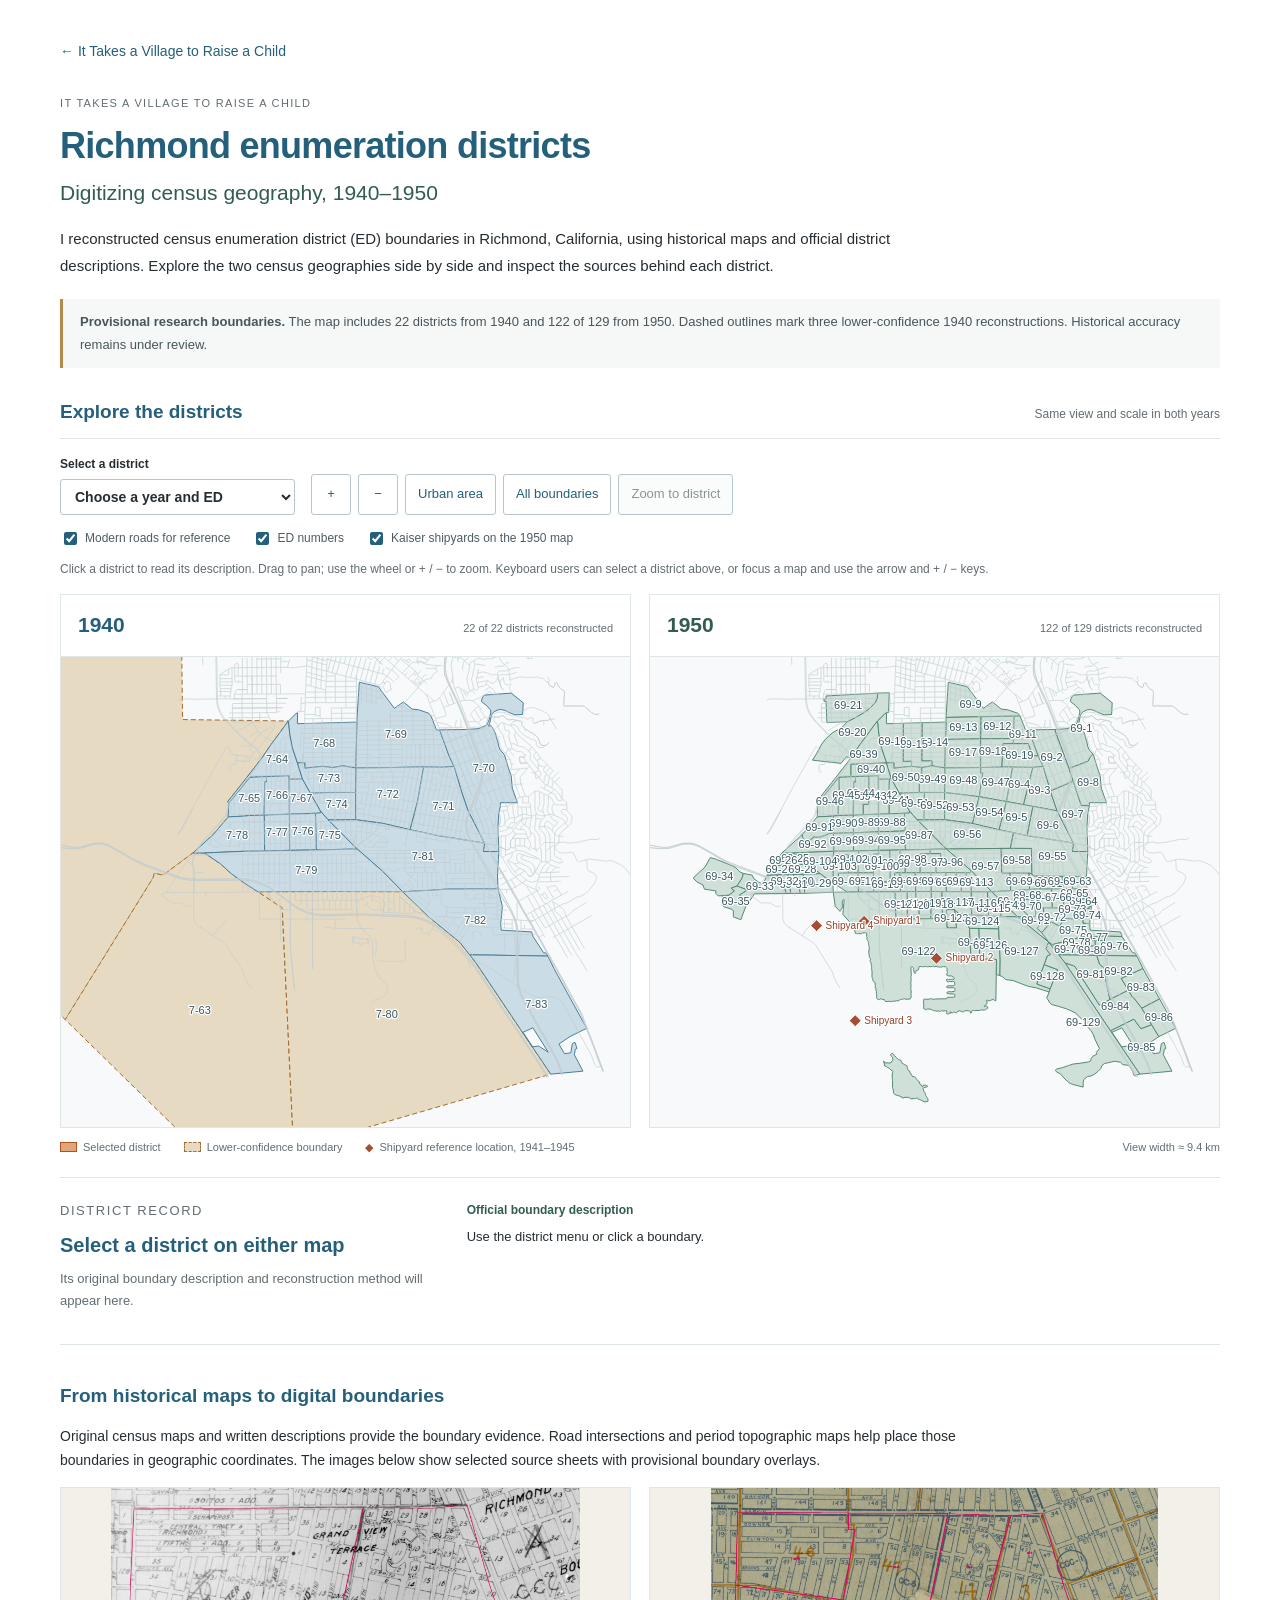
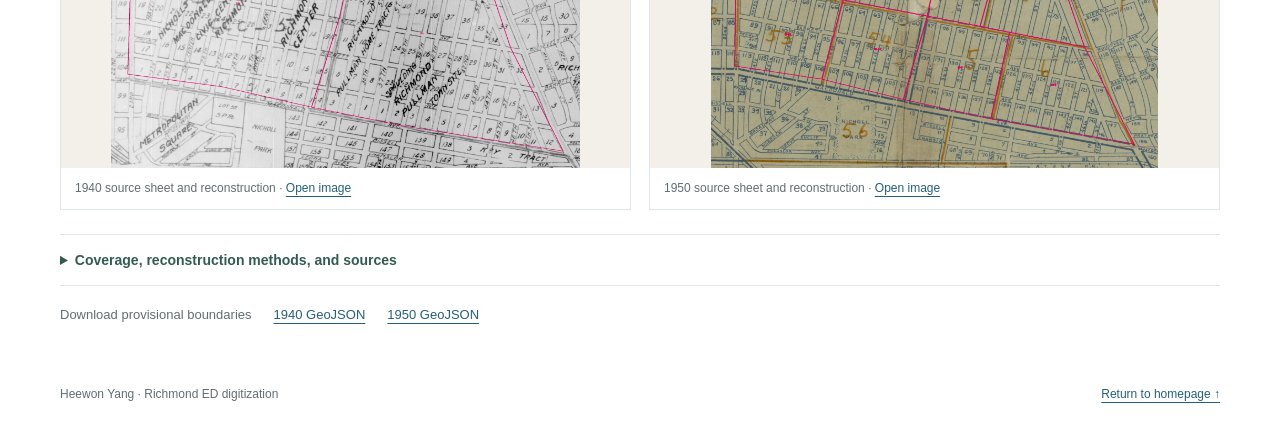
==== research/richmond/index.html @ 54b87474 "Add Richmond ED maps under village project" ====
<!doctype html>
<html lang="en">
<head>
  <meta charset="utf-8">
  <meta name="viewport" content="width=device-width, initial-scale=1">
  <meta name="description" content="Explore Heewon Yang's provisional reconstruction of Richmond, California census enumeration districts in 1940 and 1950, with historical sources and downloadable boundaries.">
  <title>Richmond ED Digitization | Heewon Yang</title>
  <link rel="canonical" href="https://esczzang.github.io/research/richmond/">
  <link rel="icon" href="../../assets/favicon.svg" type="image/svg+xml">
  <link rel="stylesheet" href="map.css">
</head>
<body>
  <a class="skip-link" href="#explore">Skip to maps</a>
  <header class="page-header">
    <a class="back-link" href="../../#village-title">← It Takes a Village to Raise a Child</a>
    <p class="eyebrow">It Takes a Village to Raise a Child</p>
    <h1>Richmond enumeration districts</h1>
    <p class="subtitle">Digitizing census geography, 1940–1950</p>
    <p class="intro">I reconstructed census enumeration district (ED) boundaries in Richmond, California, using historical maps and official district descriptions. Explore the two census geographies side by side and inspect the sources behind each district.</p>
    <p class="status-note"><strong>Provisional research boundaries.</strong> The map includes 22 districts from 1940 and 122 of 129 from 1950. Dashed outlines mark three lower-confidence 1940 reconstructions. Historical accuracy remains under review.</p>
  </header>

  <main>
    <section id="explore" aria-labelledby="explore-heading">
      <div class="section-heading"><h2 id="explore-heading">Explore the districts</h2><span>Same view and scale in both years</span></div>
      <div class="toolbar">
        <label class="district-picker">Select a district <select id="district"><option value="">Choose a year and ED</option></select></label>
        <div class="button-group" aria-label="Map navigation">
          <button id="zoom-in" type="button" aria-label="Zoom in on both maps">+</button>
          <button id="zoom-out" type="button" aria-label="Zoom out on both maps">−</button>
          <button id="urban-view" type="button">Urban area</button>
          <button id="full-view" type="button">All boundaries</button>
          <button id="focus-selected" type="button" disabled>Zoom to district</button>
        </div>
      </div>
      <div class="layer-options">
        <label><input type="checkbox" id="roads" checked> Modern roads for reference</label>
        <label><input type="checkbox" id="labels" checked> ED numbers</label>
        <label><input type="checkbox" id="shipyards" checked> Kaiser shipyards on the 1950 map</label>
      </div>
      <p class="map-help">Click a district to read its description. Drag to pan; use the wheel or + / − to zoom. Keyboard users can select a district above, or focus a map and use the arrow and + / − keys.</p>
      <div class="map-pair">
        <section class="map-panel year-1940" aria-labelledby="year-1940">
          <div class="panel-heading"><h3 id="year-1940">1940</h3><span>22 of 22 districts reconstructed</span></div>
          <svg id="map-1940" class="map" role="group" aria-label="Interactive map of Richmond enumeration districts in 1940" tabindex="0"></svg>
        </section>
        <section class="map-panel year-1950" aria-labelledby="year-1950">
          <div class="panel-heading"><h3 id="year-1950">1950</h3><span>122 of 129 districts reconstructed</span></div>
          <svg id="map-1950" class="map" role="group" aria-label="Interactive map of Richmond enumeration districts in 1950" tabindex="0"></svg>
        </section>
      </div>
      <div class="map-legend"><span><i class="key selected-key"></i> Selected district</span><span><i class="key uncertain-key"></i> Lower-confidence boundary</span><span><i class="yard-key">◆</i> Shipyard reference location, 1941–1945</span><span id="scale-note"></span></div>
      <noscript><p>Enable JavaScript to explore the maps. The source images and GeoJSON downloads below remain available.</p></noscript>
      <section class="district-detail" aria-labelledby="selection-title" aria-live="polite">
        <div><p class="eyebrow">District record</p><h3 id="selection-title">Select a district on either map</h3><p id="selection-status">Its original boundary description and reconstruction method will appear here.</p></div>
        <div><h4>Official boundary description</h4><p id="selection-description">Use the district menu or click a boundary.</p><div id="source-links" class="links"></div><h4 id="method-heading" hidden>Reconstruction method</h4><p id="selection-method"></p></div>
      </section>
    </section>

    <section class="sources" aria-labelledby="sources-heading">
      <h2 id="sources-heading">From historical maps to digital boundaries</h2>
      <p>Original census maps and written descriptions provide the boundary evidence. Road intersections and period topographic maps help place those boundaries in geographic coordinates. The images below show selected source sheets with provisional boundary overlays.</p>
      <div class="source-pair">
        <figure><a href="source_overlay_1940.jpg" target="_blank" rel="noopener"><img src="source_overlay_1940.jpg" alt="Historical 1940 Richmond census map with reconstructed boundaries overlaid" loading="lazy"></a><figcaption>1940 source sheet and reconstruction · <a href="source_overlay_1940.jpg" target="_blank" rel="noopener">Open image</a></figcaption></figure>
        <figure><a href="source_overlay_1950.jpg" target="_blank" rel="noopener"><img src="source_overlay_1950.jpg" alt="Historical 1950 Richmond census map with traced boundaries overlaid" loading="lazy"></a><figcaption>1950 source sheet and reconstruction · <a href="source_overlay_1950.jpg" target="_blank" rel="noopener">Open image</a></figcaption></figure>
      </div>
      <details class="methods"><summary>Coverage, reconstruction methods, and sources</summary>
        <p><strong>1940.</strong> Nineteen districts were reconstructed from shared street boundaries using the 1950 geometry and an assumption of unchanged streets, checked against 1940 descriptions. EDs 7-62, 7-63, and 7-80 are separate lower-confidence reconstructions that include coastal or offshore areas. Matching boundaries across years are not independent evidence of historical accuracy.</p>
        <p><strong>1950.</strong> Most boundaries were traced from census map sheets and georeferenced by map zone. EDs 69-122 and 69-129 use period USGS coastal references. EDs 69-10, 69-22, 69-23, 69-24, and 69-36 have no published boundary here; EDs 69-37 and 69-38 remain outside the validated georeferencing domain and are also omitted.</p>
        <p><strong>Interpretation.</strong> These are provisional district boundaries, not household locations or independently validated official GIS files. Modern roads are geographic references, not a reconstruction of the historical street network. Shipyard markers indicate approximate reference locations, not property boundaries. The two maps show the same geographic view without clipping the districts to a common footprint.</p>
        <p><strong>Sources.</strong> U.S. National Archives and Records Administration census ED maps and descriptions (1940 and 1950); U.S. Census Bureau TIGER/Line roads (2023); period USGS topographic maps (1948–1949). Original district-description scans are linked in the selected district record.</p>
        <p>Boundary snapshot · October 28, 2026. This public edition contains geography and source descriptions only.</p>
      </details>
      <div class="downloads"><span>Download provisional boundaries</span><a href="ed-1940.geojson" download>1940 GeoJSON</a><a href="ed-1950.geojson" download>1950 GeoJSON</a></div>
    </section>
    <footer><span>Heewon Yang · Richmond ED digitization</span><a href="../../">Return to homepage ↑</a></footer>
  </main>
  <script src="map-data.js"></script>
  <script src="map.js"></script>
</body>
</html>
---- research/richmond/map.css ----
:root { color-scheme: light; --ink:#252d32; --muted:#626d73; --blue:#245f7b; --green:#315c4e; --line:#dfe6e8; }
* { box-sizing:border-box; }
body { margin:0; color:var(--ink); background:#fff; font:15px/1.75 -apple-system,BlinkMacSystemFont,"Segoe UI",Helvetica,Arial,sans-serif; }
a { color:var(--blue); text-underline-offset:4px; }
a:hover { color:var(--green); }
button,select,input { font:inherit; accent-color:var(--blue); }
a:focus-visible,button:focus-visible,select:focus-visible,input:focus-visible,.map:focus-visible { outline:3px solid #c78236; outline-offset:3px; }
.skip-link { position:absolute; top:-80px; left:16px; padding:8px 16px; background:white; z-index:2; }
.skip-link:focus { top:12px; }
.page-header,main { max-width:1240px; margin:auto; padding:0 40px; }
.page-header { padding-top:38px; }
.back-link { font-size:14px; text-decoration:none; }
.eyebrow { color:var(--muted); font-size:11px; letter-spacing:.12em; text-transform:uppercase; margin:30px 0 9px; }
h1 { margin:0; color:var(--blue); font-size:36px; line-height:1.25; font-weight:600; letter-spacing:-.02em; }
.subtitle { margin:7px 0 15px; color:var(--green); font-size:21px; }
.intro { max-width:840px; margin:0 0 20px; }
.status-note { background:#f6f8f7; border-left:3px solid #b58a4f; padding:12px 17px; margin:0; color:#48555b; font-size:13px; }
main { padding-top:31px; }
h2 { font-size:19px; color:var(--blue); line-height:1.4; margin:0 0 12px; font-weight:600; }
.section-heading { display:flex; justify-content:space-between; align-items:baseline; gap:14px; }
.section-heading>span { font-size:12px; color:var(--muted); }
.toolbar { display:flex; flex-wrap:wrap; gap:16px; align-items:end; border-top:1px solid var(--line); padding-top:15px; }
.district-picker { font-size:12px; font-weight:600; display:flex; flex-direction:column; gap:4px; }
select { background:white; color:var(--ink); border:1px solid #b7c6cb; border-radius:3px; padding:8px 10px; min-width:235px; font-size:14px; }
.button-group { display:flex; gap:7px; flex-wrap:wrap; }
button { background:white; border:1px solid #b7c6cb; border-radius:3px; padding:8px 12px; min-width:40px; min-height:41px; font-size:13px; color:var(--blue); cursor:pointer; }
button:hover { background:#f1f6f6; }
button:disabled { color:#899497; cursor:default; background:#fafbfb; }
.layer-options { display:flex; flex-wrap:wrap; gap:9px 22px; margin-top:13px; font-size:12px; color:#4d5d65; }
.layer-options label { display:flex; align-items:center; gap:5px; }
.map-help { color:var(--muted); font-size:12px; margin:10px 0 14px; }
.map-pair,.source-pair { display:grid; grid-template-columns:1fr 1fr; gap:18px; }
.map-panel { min-width:0; border:1px solid var(--line); }
.panel-heading { display:flex; justify-content:space-between; gap:12px; align-items:baseline; padding:12px 17px; border-bottom:1px solid var(--line); }
h3 { margin:0; color:var(--blue); font-size:21px; font-weight:600; }
.year-1950 h3 { color:var(--green); }
.panel-heading span { color:var(--muted); font-size:11px; }
.map { width:100%; height:470px; background:#f7f9fa; display:block; touch-action:none; cursor:grab; }
.map:active { cursor:grabbing; }
.district { fill:#cadde7; stroke:#4b7e96; stroke-width:1; vector-effect:non-scaling-stroke; fill-rule:evenodd; cursor:pointer; }
.year-1950 .district { fill:#cee0d8; stroke:#568975; }
.district:hover { fill:#b6cbd4; }
.district.low-confidence { stroke:#a16c2d; stroke-dasharray:5 3; fill:#e7dac2; }
.district.selected { fill:#e4a478; stroke:#ae541e; stroke-width:2.5; }
.road-layer { pointer-events:none; }
.road { stroke:#c2ccd0; stroke-width:.65; fill:none; vector-effect:non-scaling-stroke; pointer-events:none; }
.ed-label { fill:#37545f; text-anchor:middle; dominant-baseline:middle; paint-order:stroke; stroke:white; stroke-linejoin:round; pointer-events:none; }
.yard { fill:#a34e35; stroke:white; stroke-width:1; vector-effect:non-scaling-stroke; }
.yard-label { fill:#963f27; paint-order:stroke; stroke:white; stroke-linejoin:round; pointer-events:none; }
.map-legend { display:flex; gap:10px 23px; align-items:center; flex-wrap:wrap; font-size:11px; color:var(--muted); padding:10px 0; }
.map-legend>span { display:inline-flex; align-items:center; gap:6px; }
.key { display:inline-block; width:17px; height:10px; }
.selected-key { background:#e4a478; border:1px solid #ae541e; }
.uncertain-key { border:1px dashed #a16c2d; background:#e7dac2; }
.yard-key { font-style:normal; color:#a34e35; }
#scale-note { margin-left:auto; }
.district-detail { display:grid; grid-template-columns:1fr 2fr; gap:30px; border-top:1px solid var(--line); border-bottom:1px solid var(--line); padding:22px 0; margin-top:10px; min-height:165px; }
.district-detail .eyebrow { margin:0 0 5px; }
.district-detail h3 { font-size:20px; }
.district-detail p { font-size:13px; margin:5px 0 9px; }
#selection-status { color:var(--muted); }
h4 { font-size:12px; font-weight:600; margin:0 0 5px; color:var(--green); }
#method-heading { margin-top:16px; }
.links { display:flex; gap:12px; flex-wrap:wrap; font-size:12px; }
.sources { margin-top:38px; }
.sources>p { max-width:900px; font-size:14px; }
figure { margin:0; border:1px solid var(--line); }
figure img { display:block; width:100%; height:280px; object-fit:contain; background:#f2f0e9; }
figcaption { padding:10px 14px; font-size:12px; color:var(--muted); }
.methods { border-top:1px solid var(--line); border-bottom:1px solid var(--line); margin-top:24px; padding:13px 0; }
.methods summary { color:var(--green); cursor:pointer; font-size:14px; font-weight:600; }
.methods p { max-width:950px; font-size:13px; }
.downloads { display:flex; flex-wrap:wrap; gap:9px 22px; margin-top:18px; font-size:13px; }
.downloads span { color:var(--muted); }
footer { display:flex; justify-content:space-between; gap:16px; padding:22px 0 28px; margin-top:35px; font-size:12px; color:var(--muted); }
@media(max-width:800px) { .page-header,main { padding-left:22px; padding-right:22px; } h1 { font-size:30px; } .map-pair,.source-pair { grid-template-columns:1fr; } .map { height:430px; } .district-detail { grid-template-columns:1fr; gap:16px; } .section-heading { flex-direction:column; gap:0; margin-bottom:10px; } .section-heading h2 { margin-bottom:3px; } }
@media(max-width:420px) { .page-header,main { padding-left:17px; padding-right:17px; } .subtitle { font-size:18px; } .map { height:370px; } .panel-heading { padding:10px 12px; } .panel-heading span { font-size:10px; } footer { flex-direction:column; } }
@media print { .toolbar,.layer-options,.map-help,.back-link,.skip-link { display:none; } .map-pair { grid-template-columns:1fr 1fr; } .map { height:360px; } .map-panel,.district-detail,figure { break-inside:avoid; } }
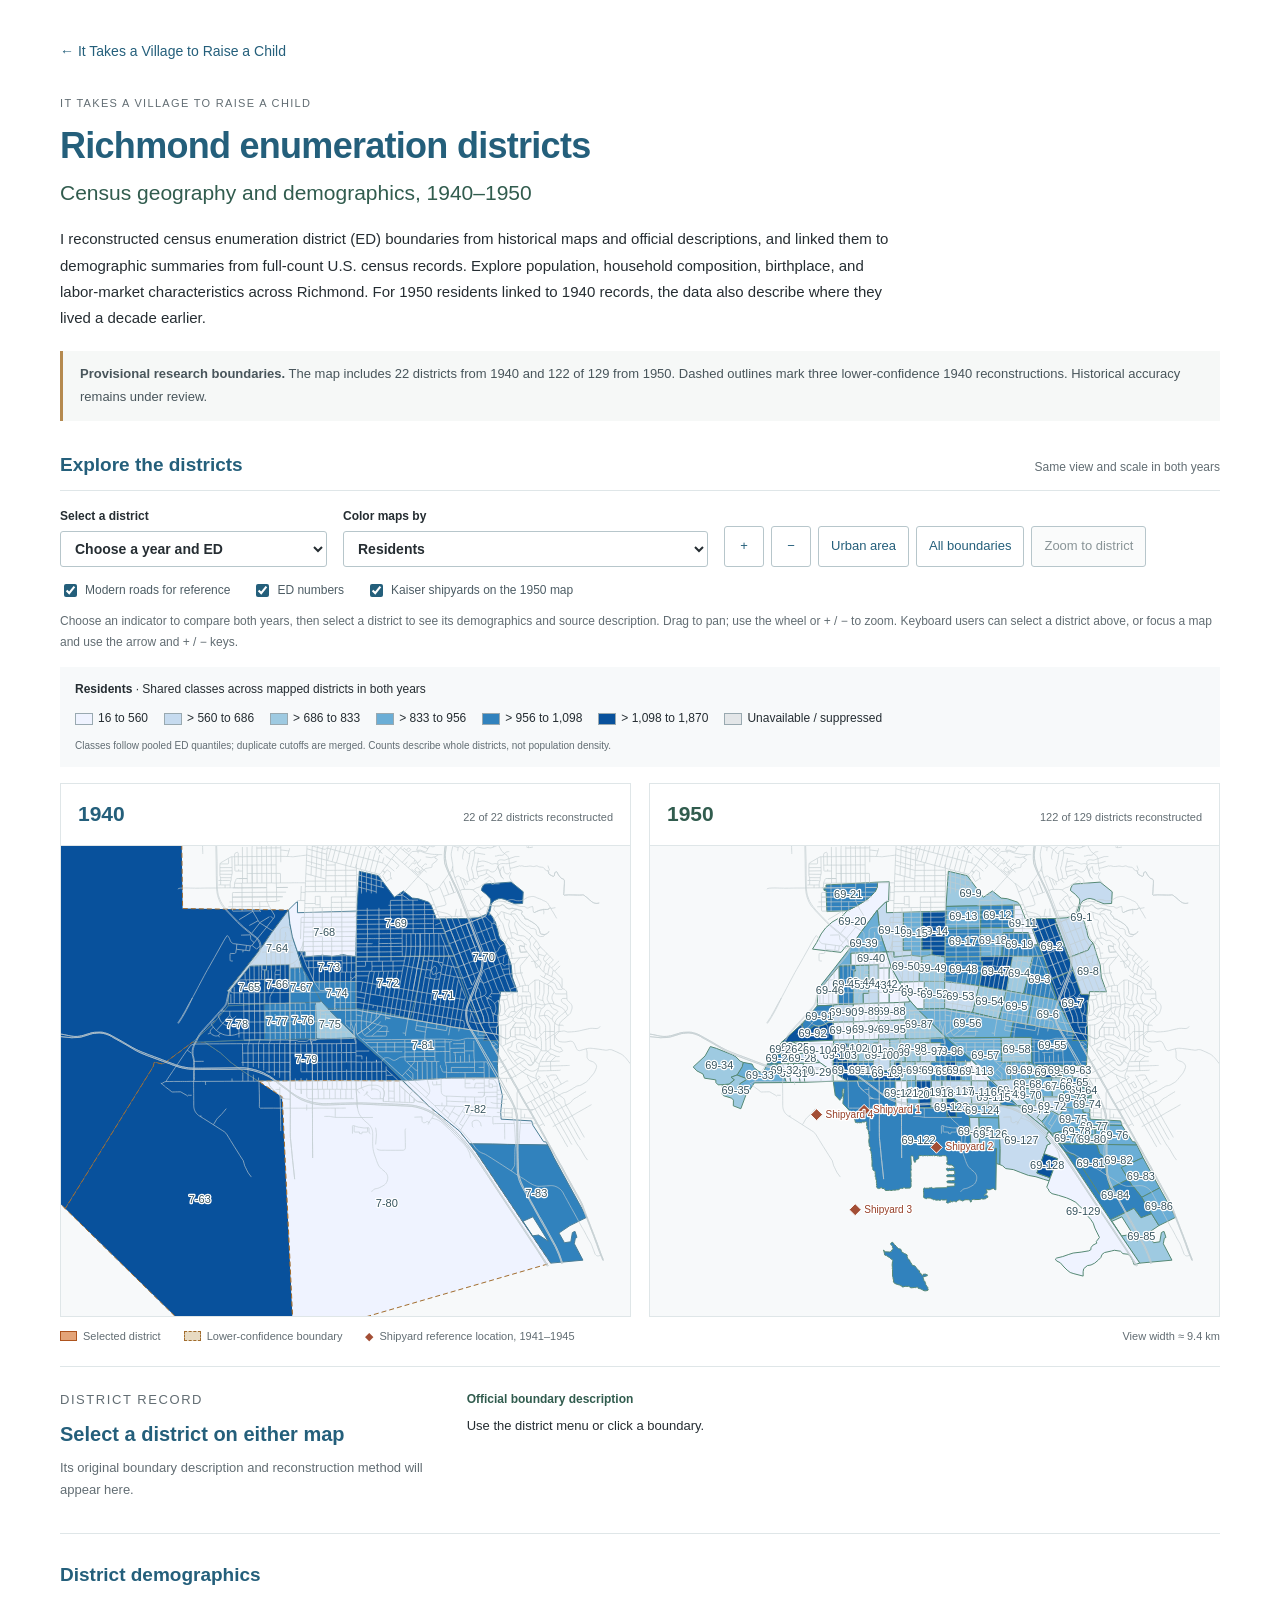
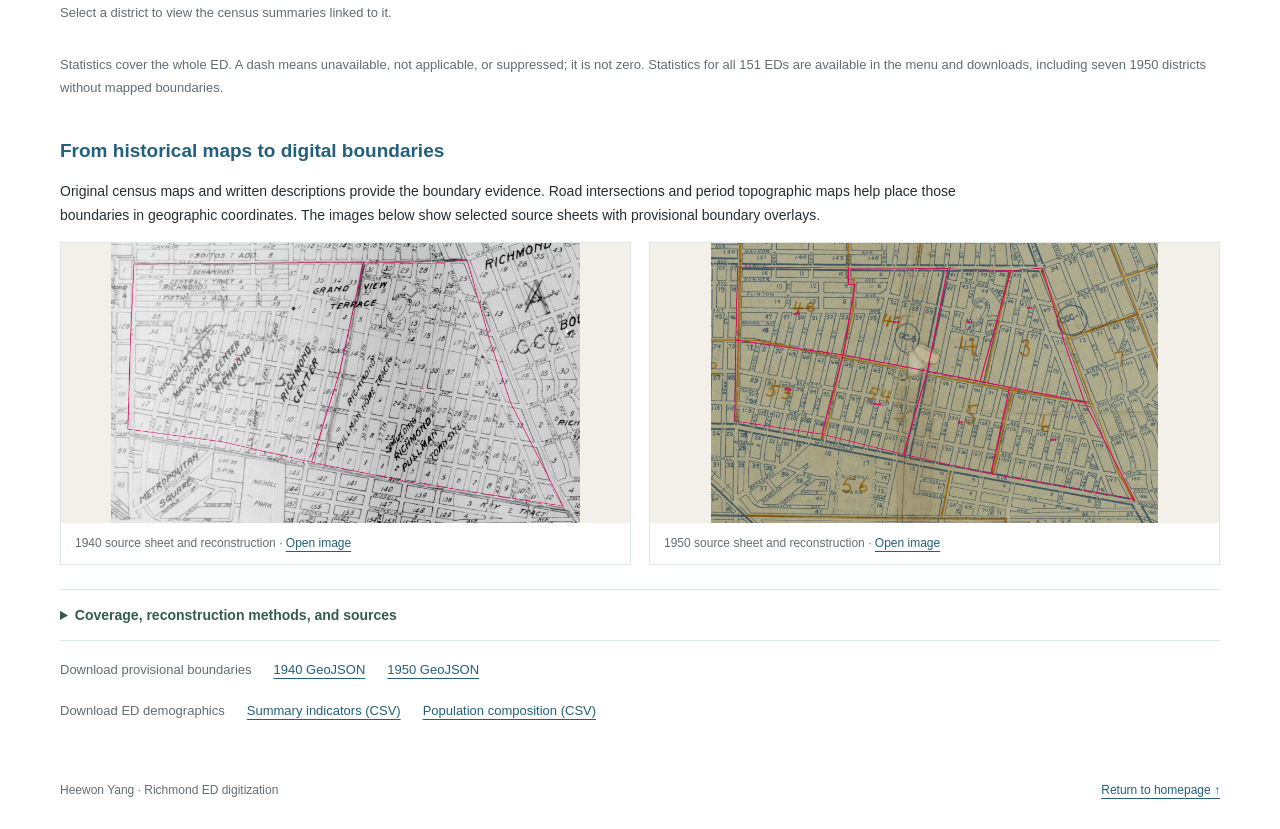
==== commit a6ee7ec8: "Restore ED demographics to Richmond digitization maps" ====
--- a/research/richmond/index.html
+++ b/research/richmond/index.html
@@ -3,9 +3,9 @@
 <head>
   <meta charset="utf-8">
   <meta name="viewport" content="width=device-width, initial-scale=1">
-  <meta name="description" content="Explore Heewon Yang's provisional reconstruction of Richmond, California census enumeration districts in 1940 and 1950, with historical sources and downloadable boundaries.">
+  <meta name="description" content="Explore Richmond's 1940 and 1950 census geography and ED-level demographics, linked to historical maps and full-count census records.">
   <title>Richmond ED Digitization | Heewon Yang</title>
-  <link rel="canonical" href="https://esczzang.github.io/research/richmond/">
+  <link rel="canonical" href="https://heewonmaggieyang.github.io/research/richmond/">
   <link rel="icon" href="../../assets/favicon.svg" type="image/svg+xml">
   <link rel="stylesheet" href="map.css">
 </head>
@@ -15,8 +15,8 @@
     <a class="back-link" href="../../#village-title">← It Takes a Village to Raise a Child</a>
     <p class="eyebrow">It Takes a Village to Raise a Child</p>
     <h1>Richmond enumeration districts</h1>
-    <p class="subtitle">Digitizing census geography, 1940–1950</p>
-    <p class="intro">I reconstructed census enumeration district (ED) boundaries in Richmond, California, using historical maps and official district descriptions. Explore the two census geographies side by side and inspect the sources behind each district.</p>
+    <p class="subtitle">Census geography and demographics, 1940–1950</p>
+    <p class="intro">I reconstructed census enumeration district (ED) boundaries from historical maps and official descriptions, and linked them to demographic summaries from full-count U.S. census records. Explore population, household composition, birthplace, and labor-market characteristics across Richmond. For 1950 residents linked to 1940 records, the data also describe where they lived a decade earlier.</p>
     <p class="status-note"><strong>Provisional research boundaries.</strong> The map includes 22 districts from 1940 and 122 of 129 from 1950. Dashed outlines mark three lower-confidence 1940 reconstructions. Historical accuracy remains under review.</p>
   </header>
 
@@ -25,6 +25,7 @@
       <div class="section-heading"><h2 id="explore-heading">Explore the districts</h2><span>Same view and scale in both years</span></div>
       <div class="toolbar">
         <label class="district-picker">Select a district <select id="district"><option value="">Choose a year and ED</option></select></label>
+        <label class="district-picker metric-picker">Color maps by <select id="metric"><option value="">Boundaries only</option></select></label>
         <div class="button-group" aria-label="Map navigation">
           <button id="zoom-in" type="button" aria-label="Zoom in on both maps">+</button>
           <button id="zoom-out" type="button" aria-label="Zoom out on both maps">−</button>
@@ -38,7 +39,8 @@
         <label><input type="checkbox" id="labels" checked> ED numbers</label>
         <label><input type="checkbox" id="shipyards" checked> Kaiser shipyards on the 1950 map</label>
       </div>
-      <p class="map-help">Click a district to read its description. Drag to pan; use the wheel or + / − to zoom. Keyboard users can select a district above, or focus a map and use the arrow and + / − keys.</p>
+      <p class="map-help">Choose an indicator to compare both years, then select a district to see its demographics and source description. Drag to pan; use the wheel or + / − to zoom. Keyboard users can select a district above, or focus a map and use the arrow and + / − keys.</p>
+      <div id="demographic-legend" class="demographic-legend" aria-live="polite"></div>
       <div class="map-pair">
         <section class="map-panel year-1940" aria-labelledby="year-1940">
           <div class="panel-heading"><h3 id="year-1940">1940</h3><span>22 of 22 districts reconstructed</span></div>
@@ -55,6 +57,13 @@
         <div><p class="eyebrow">District record</p><h3 id="selection-title">Select a district on either map</h3><p id="selection-status">Its original boundary description and reconstruction method will appear here.</p></div>
         <div><h4>Official boundary description</h4><p id="selection-description">Use the district menu or click a boundary.</p><div id="source-links" class="links"></div><h4 id="method-heading" hidden>Reconstruction method</h4><p id="selection-method"></p></div>
       </section>
+      <section class="demographics" aria-labelledby="demographics-heading">
+        <h2 id="demographics-heading">District demographics</h2>
+        <p id="demographics-context">Select a district to view the census summaries linked to it.</p>
+        <dl id="demographic-cards" class="demographic-cards"></dl>
+        <details id="demographic-tables" hidden><summary>Population composition and additional indicators</summary><div id="demographic-table-content"></div></details>
+        <p class="data-note">Statistics cover the whole ED. A dash means unavailable, not applicable, or suppressed; it is not zero. Statistics for all 151 EDs are available in the menu and downloads, including seven 1950 districts without mapped boundaries.</p>
+      </section>
     </section>
 
     <section class="sources" aria-labelledby="sources-heading">
@@ -69,13 +78,20 @@
         <p><strong>1950.</strong> Most boundaries were traced from census map sheets and georeferenced by map zone. EDs 69-122 and 69-129 use period USGS coastal references. EDs 69-10, 69-22, 69-23, 69-24, and 69-36 have no published boundary here; EDs 69-37 and 69-38 remain outside the validated georeferencing domain and are also omitted.</p>
         <p><strong>Interpretation.</strong> These are provisional district boundaries, not household locations or independently validated official GIS files. Modern roads are geographic references, not a reconstruction of the historical street network. Shipyard markers indicate approximate reference locations, not property boundaries. The two maps show the same geographic view without clipping the districts to a common footprint.</p>
         <p><strong>Sources.</strong> U.S. National Archives and Records Administration census ED maps and descriptions (1940 and 1950); U.S. Census Bureau TIGER/Line roads (2023); period USGS topographic maps (1948–1949). Original district-description scans are linked in the selected district record.</p>
-        <p>Boundary snapshot · October 28, 2026. This public edition contains geography and source descriptions only.</p>
+        <p><strong>Demographics.</strong> Full-count census records were aggregated by census year and ED, then matched to the district identifiers. The extract covers 23,706 people in 1940 and 100,259 in 1950; 97,779 of the 1950 residents fall in districts with mapped boundaries. These are extract totals, not independently reconciled published census totals. Population counts are not densities, and changing ED boundaries mean the two maps are not a panel of identical geographic units.</p>
+        <p><strong>Reading the measures.</strong> General-household counts and mean size exclude group quarters. Person counts and shares use census person weights, which equal one in this extract. Labor-force participation uses residents aged 15+ with known labor-force status; the employment share uses residents aged 15+ with known employment status. Mean OCCSCORE summarizes valid occupational income scores among labor-force participants aged 15+, not observed individual earnings.</p>
+        <p><strong>Birthplace and earlier residence.</strong> Birthplace describes all residents. Residence in 1940 describes only 1950 residents successfully linked to a 1940 record, with linked residents as its denominator. The 1940 link rate uses 1950 residents aged 10+ as its denominator. These linked records do not represent all migrants.</p>
+        <p><strong>Unavailable values.</strong> Existing project suppression is preserved: person counts of 1–9 and associated revealing shares are withheld, with complementary cells also withheld within categorical distributions. Small-sample moments are withheld as in the source export. No individual records, identifiers, or household locations are included.</p>
+        <p>Boundary and demographic snapshot · October 28, 2026. Demographic source: IPUMS full-count U.S. census extracts and linked 1940–1950 records used in this project.</p>
       </details>
       <div class="downloads"><span>Download provisional boundaries</span><a href="ed-1940.geojson" download>1940 GeoJSON</a><a href="ed-1950.geojson" download>1950 GeoJSON</a></div>
+      <div class="downloads"><span>Download ED demographics</span><a href="ed_summary.csv" download>Summary indicators (CSV)</a><a href="ed_categories.csv" download>Population composition (CSV)</a></div>
     </section>
     <footer><span>Heewon Yang · Richmond ED digitization</span><a href="../../">Return to homepage ↑</a></footer>
   </main>
   <script src="map-data.js"></script>
+  <script src="ed_descriptives_data.js"></script>
+  <script src="demographics.js"></script>
   <script src="map.js"></script>
 </body>
 </html>
--- a/research/richmond/map.css
+++ b/research/richmond/map.css
@@ -41,7 +41,7 @@
 .year-1950 .district { fill:#cee0d8; stroke:#568975; }
 .district:hover { fill:#b6cbd4; }
 .district.low-confidence { stroke:#a16c2d; stroke-dasharray:5 3; fill:#e7dac2; }
-.district.selected { fill:#e4a478; stroke:#ae541e; stroke-width:2.5; }
+.district.selected { fill:#e4a478 !important; stroke:#ae541e; stroke-width:2.5; }
 .road-layer { pointer-events:none; }
 .road { stroke:#c2ccd0; stroke-width:.65; fill:none; vector-effect:non-scaling-stroke; pointer-events:none; }
 .ed-label { fill:#37545f; text-anchor:middle; dominant-baseline:middle; paint-order:stroke; stroke:white; stroke-linejoin:round; pointer-events:none; }
@@ -73,6 +73,28 @@
 .downloads { display:flex; flex-wrap:wrap; gap:9px 22px; margin-top:18px; font-size:13px; }
 .downloads span { color:var(--muted); }
 footer { display:flex; justify-content:space-between; gap:16px; padding:22px 0 28px; margin-top:35px; font-size:12px; color:var(--muted); }
+.metric-picker { max-width:100%; }
+.metric-picker select { max-width:100%; width:365px; min-width:0; }
+.demographic-legend { margin:0 0 16px; padding:12px 15px; background:#f7f9fa; font-size:12px; }
+.demographic-legend[hidden] { display:none; }
+.demographic-legend small { display:block; color:var(--muted); }
+.legend-swatches { display:flex; flex-wrap:wrap; gap:7px 16px; margin:8px 0; }
+.legend-swatches span { display:inline-flex; gap:5px; align-items:center; }
+.legend-swatches i { width:18px; height:12px; border:1px solid #99a9b0; }
+.demographics { margin-top:28px; }
+#demographics-context,.data-note { font-size:13px; color:var(--muted); }
+.demographic-cards { display:grid; grid-template-columns:repeat(5,minmax(0,1fr)); gap:12px; margin:15px 0; }
+.demographic-cards>div { display:flex; flex-direction:column-reverse; justify-content:end; padding:14px; background:#f6f8f7; }
+.demographic-cards dt { font-size:11px; color:var(--muted); line-height:1.5; }
+.demographic-cards dd { margin:0 0 5px; font-size:24px; line-height:1.3; color:var(--green); font-variant-numeric:tabular-nums; }
+#demographic-tables summary { font-size:13px; color:var(--blue); cursor:pointer; }
+.table-scroll { max-width:100%; overflow-x:auto; margin:18px 0; }
+.table-scroll table { border-collapse:collapse; width:100%; font-size:12px; }
+.table-scroll caption { text-align:left; font-weight:600; color:var(--green); margin-bottom:5px; }
+.table-scroll th,.table-scroll td { text-align:left; padding:6px 10px; border-bottom:1px solid var(--line); font-weight:400; }
+.table-scroll thead th { font-weight:600; }
+@media(max-width:800px) { .demographic-cards { grid-template-columns:repeat(3,minmax(0,1fr)); } }
+@media(max-width:420px) { .demographic-cards { grid-template-columns:repeat(2,minmax(0,1fr)); } }
 @media(max-width:800px) { .page-header,main { padding-left:22px; padding-right:22px; } h1 { font-size:30px; } .map-pair,.source-pair { grid-template-columns:1fr; } .map { height:430px; } .district-detail { grid-template-columns:1fr; gap:16px; } .section-heading { flex-direction:column; gap:0; margin-bottom:10px; } .section-heading h2 { margin-bottom:3px; } }
 @media(max-width:420px) { .page-header,main { padding-left:17px; padding-right:17px; } .subtitle { font-size:18px; } .map { height:370px; } .panel-heading { padding:10px 12px; } .panel-heading span { font-size:10px; } footer { flex-direction:column; } }
 @media print { .toolbar,.layer-options,.map-help,.back-link,.skip-link { display:none; } .map-pair { grid-template-columns:1fr 1fr; } .map { height:360px; } .map-panel,.district-detail,figure { break-inside:avoid; } }
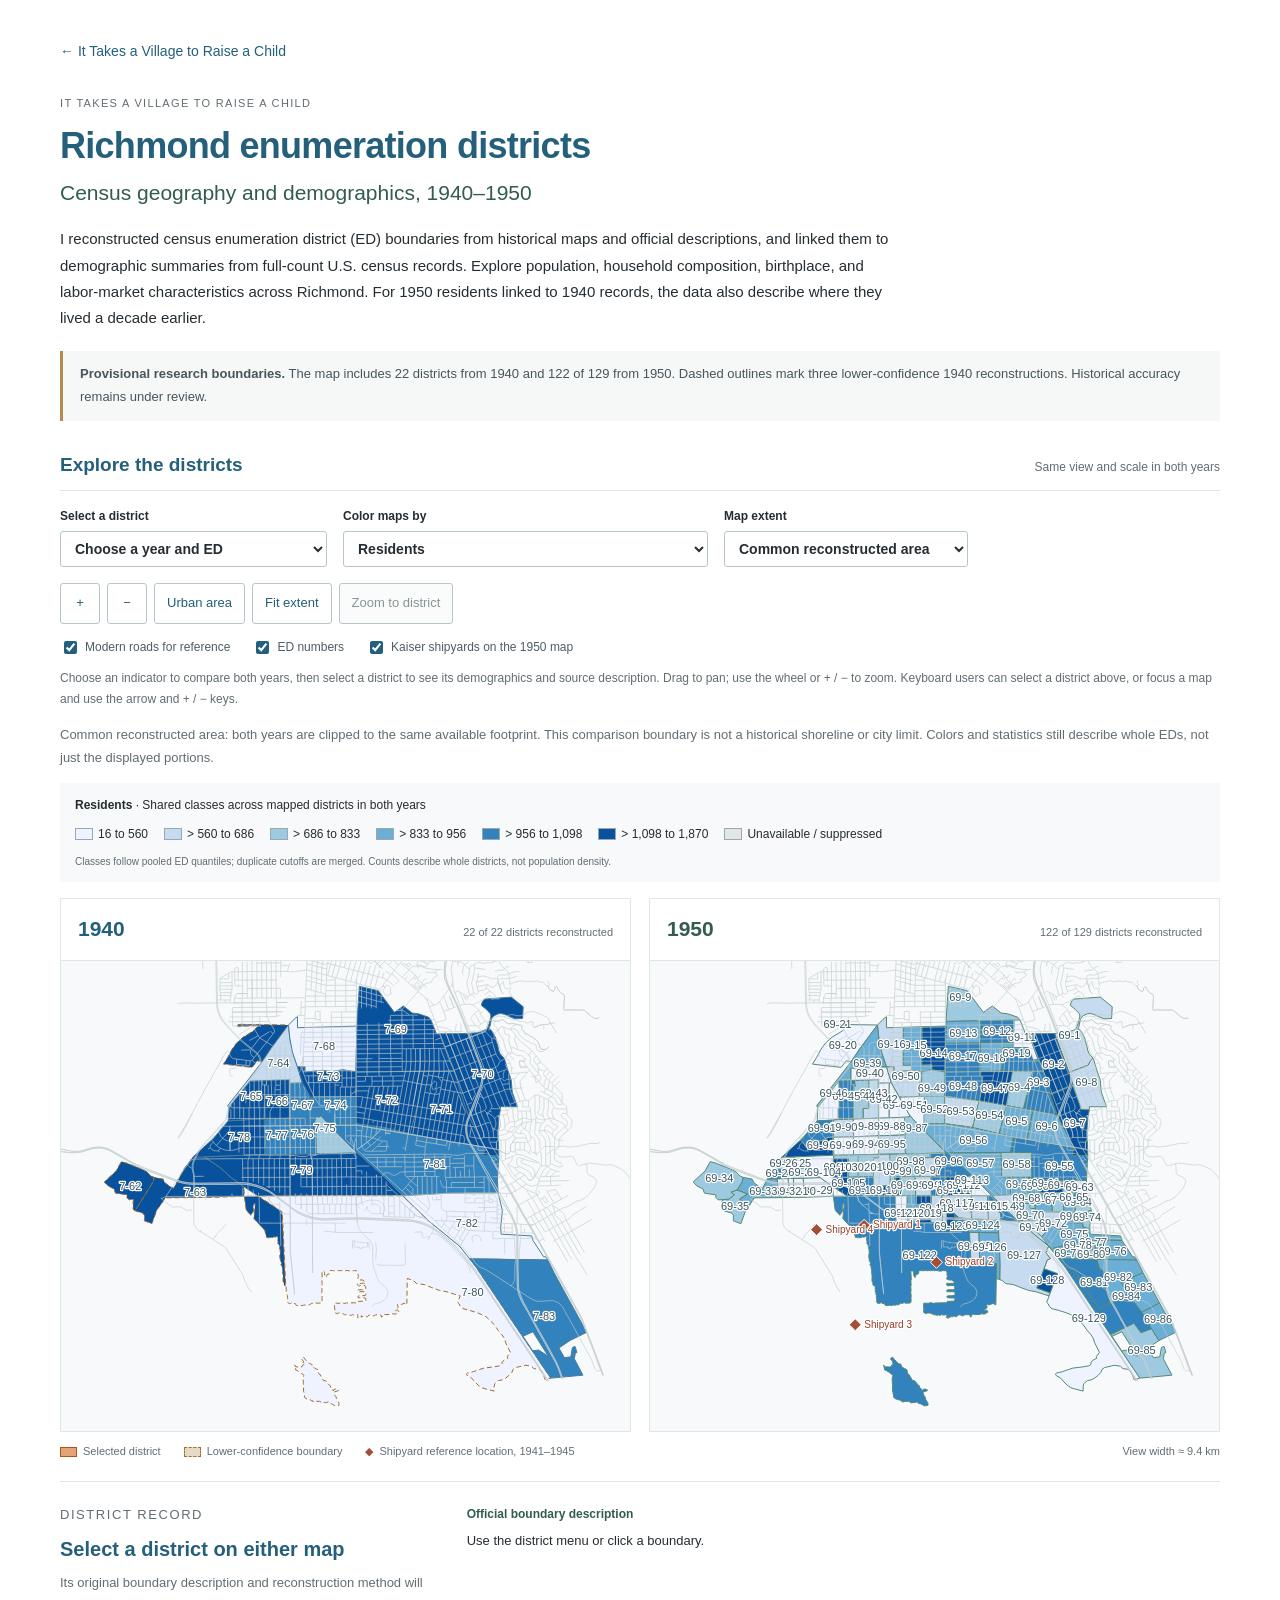
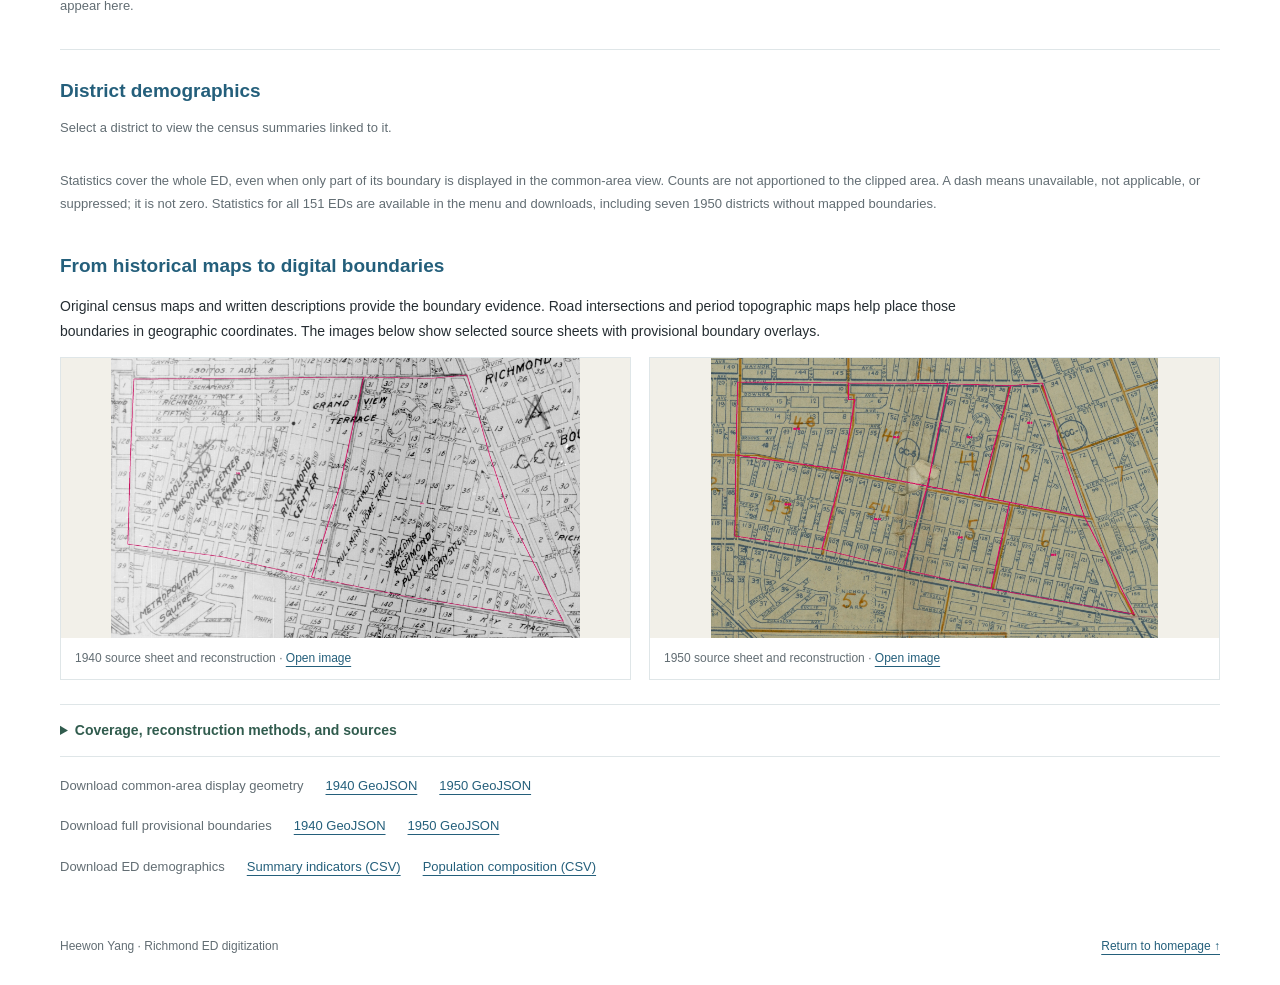
==== commit 4d697085: "Restore common comparison extent for Richmond census maps" ====
--- a/research/richmond/index.html
+++ b/research/richmond/index.html
@@ -7,7 +7,7 @@
   <title>Richmond ED Digitization | Heewon Yang</title>
   <link rel="canonical" href="https://heewonmaggieyang.github.io/research/richmond/">
   <link rel="icon" href="../../assets/favicon.svg" type="image/svg+xml">
-  <link rel="stylesheet" href="map.css">
+  <link rel="stylesheet" href="map.css?v=common-extent">
 </head>
 <body>
   <a class="skip-link" href="#explore">Skip to maps</a>
@@ -26,11 +26,12 @@
       <div class="toolbar">
         <label class="district-picker">Select a district <select id="district"><option value="">Choose a year and ED</option></select></label>
         <label class="district-picker metric-picker">Color maps by <select id="metric"><option value="">Boundaries only</option></select></label>
+        <label class="district-picker">Map extent <select id="scope"><option value="common" selected>Common reconstructed area</option><option value="original">Full reconstructed boundaries</option></select></label>
         <div class="button-group" aria-label="Map navigation">
           <button id="zoom-in" type="button" aria-label="Zoom in on both maps">+</button>
           <button id="zoom-out" type="button" aria-label="Zoom out on both maps">−</button>
           <button id="urban-view" type="button">Urban area</button>
-          <button id="full-view" type="button">All boundaries</button>
+          <button id="full-view" type="button">Fit extent</button>
           <button id="focus-selected" type="button" disabled>Zoom to district</button>
         </div>
       </div>
@@ -40,6 +41,7 @@
         <label><input type="checkbox" id="shipyards" checked> Kaiser shipyards on the 1950 map</label>
       </div>
       <p class="map-help">Choose an indicator to compare both years, then select a district to see its demographics and source description. Drag to pan; use the wheel or + / − to zoom. Keyboard users can select a district above, or focus a map and use the arrow and + / − keys.</p>
+      <p id="scope-note" class="data-note">The default view uses the common reconstructed area of both years. Demographic values describe whole EDs.</p>
       <div id="demographic-legend" class="demographic-legend" aria-live="polite"></div>
       <div class="map-pair">
         <section class="map-panel year-1940" aria-labelledby="year-1940">
@@ -62,7 +64,7 @@
         <p id="demographics-context">Select a district to view the census summaries linked to it.</p>
         <dl id="demographic-cards" class="demographic-cards"></dl>
         <details id="demographic-tables" hidden><summary>Population composition and additional indicators</summary><div id="demographic-table-content"></div></details>
-        <p class="data-note">Statistics cover the whole ED. A dash means unavailable, not applicable, or suppressed; it is not zero. Statistics for all 151 EDs are available in the menu and downloads, including seven 1950 districts without mapped boundaries.</p>
+        <p class="data-note">Statistics cover the whole ED, even when only part of its boundary is displayed in the common-area view. Counts are not apportioned to the clipped area. A dash means unavailable, not applicable, or suppressed; it is not zero. Statistics for all 151 EDs are available in the menu and downloads, including seven 1950 districts without mapped boundaries.</p>
       </section>
     </section>
 
@@ -76,7 +78,8 @@
       <details class="methods"><summary>Coverage, reconstruction methods, and sources</summary>
         <p><strong>1940.</strong> Nineteen districts were reconstructed from shared street boundaries using the 1950 geometry and an assumption of unchanged streets, checked against 1940 descriptions. EDs 7-62, 7-63, and 7-80 are separate lower-confidence reconstructions that include coastal or offshore areas. Matching boundaries across years are not independent evidence of historical accuracy.</p>
         <p><strong>1950.</strong> Most boundaries were traced from census map sheets and georeferenced by map zone. EDs 69-122 and 69-129 use period USGS coastal references. EDs 69-10, 69-22, 69-23, 69-24, and 69-36 have no published boundary here; EDs 69-37 and 69-38 remain outside the validated georeferencing domain and are also omitted.</p>
-        <p><strong>Interpretation.</strong> These are provisional district boundaries, not household locations or independently validated official GIS files. Modern roads are geographic references, not a reconstruction of the historical street network. Shipyard markers indicate approximate reference locations, not property boundaries. The two maps show the same geographic view without clipping the districts to a common footprint.</p>
+        <p><strong>Common comparison extent.</strong> The default view uses the intersection of the reconstructed coverage in 1940 and 1950, applying the same clipping mask to both years. The resulting outer outlines match by construction; they are not evidence of an unchanged shoreline or city boundary. Missing 1950 boundaries also remove the corresponding areas from the 1940 display. This is a display comparison only: demographic counts and shares remain whole-ED measures. Use “Full reconstructed boundaries” to view the original geometry.</p>
+        <p><strong>Interpretation.</strong> These are provisional district boundaries, not household locations or independently validated official GIS files. Modern roads are geographic references, not a reconstruction of the historical street network. Shipyard markers indicate approximate reference locations, not property boundaries.</p>
         <p><strong>Sources.</strong> U.S. National Archives and Records Administration census ED maps and descriptions (1940 and 1950); U.S. Census Bureau TIGER/Line roads (2023); period USGS topographic maps (1948–1949). Original district-description scans are linked in the selected district record.</p>
         <p><strong>Demographics.</strong> Full-count census records were aggregated by census year and ED, then matched to the district identifiers. The extract covers 23,706 people in 1940 and 100,259 in 1950; 97,779 of the 1950 residents fall in districts with mapped boundaries. These are extract totals, not independently reconciled published census totals. Population counts are not densities, and changing ED boundaries mean the two maps are not a panel of identical geographic units.</p>
         <p><strong>Reading the measures.</strong> General-household counts and mean size exclude group quarters. Person counts and shares use census person weights, which equal one in this extract. Labor-force participation uses residents aged 15+ with known labor-force status; the employment share uses residents aged 15+ with known employment status. Mean OCCSCORE summarizes valid occupational income scores among labor-force participants aged 15+, not observed individual earnings.</p>
@@ -84,14 +87,16 @@
         <p><strong>Unavailable values.</strong> Existing project suppression is preserved: person counts of 1–9 and associated revealing shares are withheld, with complementary cells also withheld within categorical distributions. Small-sample moments are withheld as in the source export. No individual records, identifiers, or household locations are included.</p>
         <p>Boundary and demographic snapshot · October 28, 2026. Demographic source: IPUMS full-count U.S. census extracts and linked 1940–1950 records used in this project.</p>
       </details>
-      <div class="downloads"><span>Download provisional boundaries</span><a href="ed-1940.geojson" download>1940 GeoJSON</a><a href="ed-1950.geojson" download>1950 GeoJSON</a></div>
+      <div class="downloads"><span>Download common-area display geometry</span><a href="ed-1940-common.geojson" download>1940 GeoJSON</a><a href="ed-1950-common.geojson" download>1950 GeoJSON</a></div>
+      <div class="downloads"><span>Download full provisional boundaries</span><a href="ed-1940.geojson" download>1940 GeoJSON</a><a href="ed-1950.geojson" download>1950 GeoJSON</a></div>
       <div class="downloads"><span>Download ED demographics</span><a href="ed_summary.csv" download>Summary indicators (CSV)</a><a href="ed_categories.csv" download>Population composition (CSV)</a></div>
     </section>
     <footer><span>Heewon Yang · Richmond ED digitization</span><a href="../../">Return to homepage ↑</a></footer>
   </main>
   <script src="map-data.js"></script>
+  <script src="comparison-data.js"></script>
   <script src="ed_descriptives_data.js"></script>
   <script src="demographics.js"></script>
-  <script src="map.js"></script>
+  <script src="map.js?v=common-extent"></script>
 </body>
 </html>
